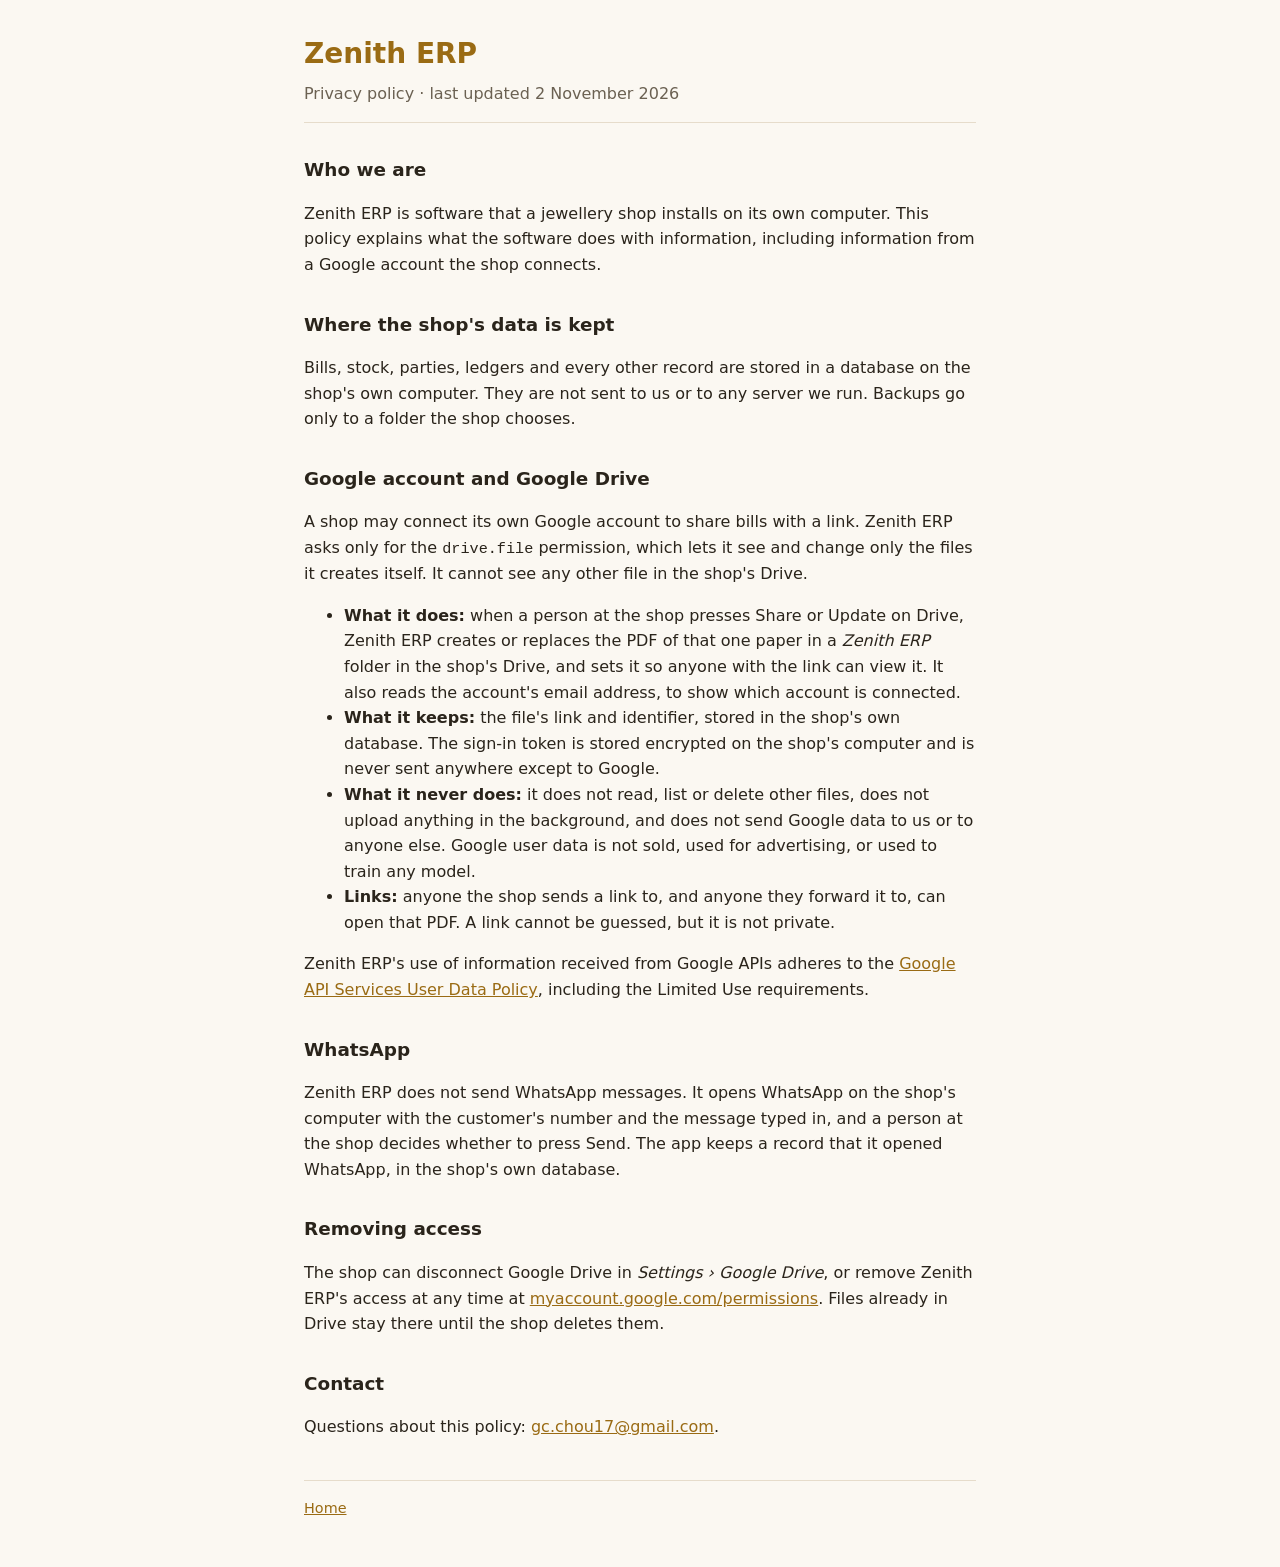
==== privacy.html @ 3d39b2b2 "Zenith ERP home page and privacy policy Co-Authored-By: Claude Opus 5.5 <noreply@anthropic.com>" ====
<!doctype html>
<html lang="en">
  <head>
    <meta charset="utf-8" />
    <meta name="viewport" content="width=device-width, initial-scale=1" />
    <title>Zenith ERP — Privacy policy</title>
    <link rel="stylesheet" href="style.css" />
  </head>
  <body>
    <header>
      <h1><a href="index.html">Zenith ERP</a></h1>
      <p class="tagline">Privacy policy · last updated 2 November 2026</p>
    </header>
    <main>
      <h2>Who we are</h2>
      <p>
        Zenith ERP is software that a jewellery shop installs on its own computer. This policy
        explains what the software does with information, including information from a Google
        account the shop connects.
      </p>

      <h2>Where the shop's data is kept</h2>
      <p>
        Bills, stock, parties, ledgers and every other record are stored in a database on the
        shop's own computer. They are not sent to us or to any server we run. Backups go only to a
        folder the shop chooses.
      </p>

      <h2>Google account and Google Drive</h2>
      <p>
        A shop may connect its own Google account to share bills with a link. Zenith ERP asks only
        for the <code>drive.file</code> permission, which lets it see and change only the files it
        creates itself. It cannot see any other file in the shop's Drive.
      </p>
      <ul>
        <li>
          <strong>What it does:</strong> when a person at the shop presses Share or Update on
          Drive, Zenith ERP creates or replaces the PDF of that one paper in a
          <em>Zenith ERP</em> folder in the shop's Drive, and sets it so anyone with the link can
          view it. It also reads the account's email address, to show which account is
          connected.
        </li>
        <li>
          <strong>What it keeps:</strong> the file's link and identifier, stored in the shop's own
          database. The sign-in token is stored encrypted on the shop's computer and is never
          sent anywhere except to Google.
        </li>
        <li>
          <strong>What it never does:</strong> it does not read, list or delete other files, does
          not upload anything in the background, and does not send Google data to us or to anyone
          else. Google user data is not sold, used for advertising, or used to train any model.
        </li>
        <li>
          <strong>Links:</strong> anyone the shop sends a link to, and anyone they forward it to,
          can open that PDF. A link cannot be guessed, but it is not private.
        </li>
      </ul>
      <p>
        Zenith ERP's use of information received from Google APIs adheres to the
        <a href="https://developers.google.com/terms/api-services-user-data-policy"
          >Google API Services User Data Policy</a
        >, including the Limited Use requirements.
      </p>

      <h2>WhatsApp</h2>
      <p>
        Zenith ERP does not send WhatsApp messages. It opens WhatsApp on the shop's computer with
        the customer's number and the message typed in, and a person at the shop decides whether to
        press Send. The app keeps a record that it opened WhatsApp, in the shop's own database.
      </p>

      <h2>Removing access</h2>
      <p>
        The shop can disconnect Google Drive in <em>Settings › Google Drive</em>, or remove Zenith
        ERP's access at any time at
        <a href="https://myaccount.google.com/permissions">myaccount.google.com/permissions</a>.
        Files already in Drive stay there until the shop deletes them.
      </p>

      <h2>Contact</h2>
      <p>
        Questions about this policy:
        <a href="mailto:gc.chou17@gmail.com">gc.chou17@gmail.com</a>.
      </p>
    </main>
    <footer><a href="index.html">Home</a></footer>
  </body>
</html>
---- style.css ----
:root {
  --bg: #fbf8f2;
  --fg: #2a241b;
  --muted: #6b6152;
  --accent: #9a6b14;
  --rule: #e6dccb;
}
@media (prefers-color-scheme: dark) {
  :root {
    --bg: #1c1915;
    --fg: #eee7da;
    --muted: #b3a891;
    --accent: #e0b25a;
    --rule: #3a342a;
  }
}
* {
  box-sizing: border-box;
}
body {
  margin: 0 auto;
  max-width: 44rem;
  padding: 2rem 1rem 3rem;
  background: var(--bg);
  color: var(--fg);
  font: 1rem/1.6 system-ui, -apple-system, 'Segoe UI', sans-serif;
}
header {
  border-bottom: 1px solid var(--rule);
  margin-bottom: 1.5rem;
}
h1 {
  margin: 0;
  font-size: 1.75rem;
  color: var(--accent);
}
h1 a {
  color: inherit;
  text-decoration: none;
}
h2 {
  margin-top: 2rem;
  font-size: 1.15rem;
}
.tagline {
  margin: 0.25rem 0 1rem;
  color: var(--muted);
}
a {
  color: var(--accent);
}
code {
  font-size: 0.95em;
}
footer {
  margin-top: 2.5rem;
  padding-top: 1rem;
  border-top: 1px solid var(--rule);
  color: var(--muted);
  font-size: 0.9rem;
}
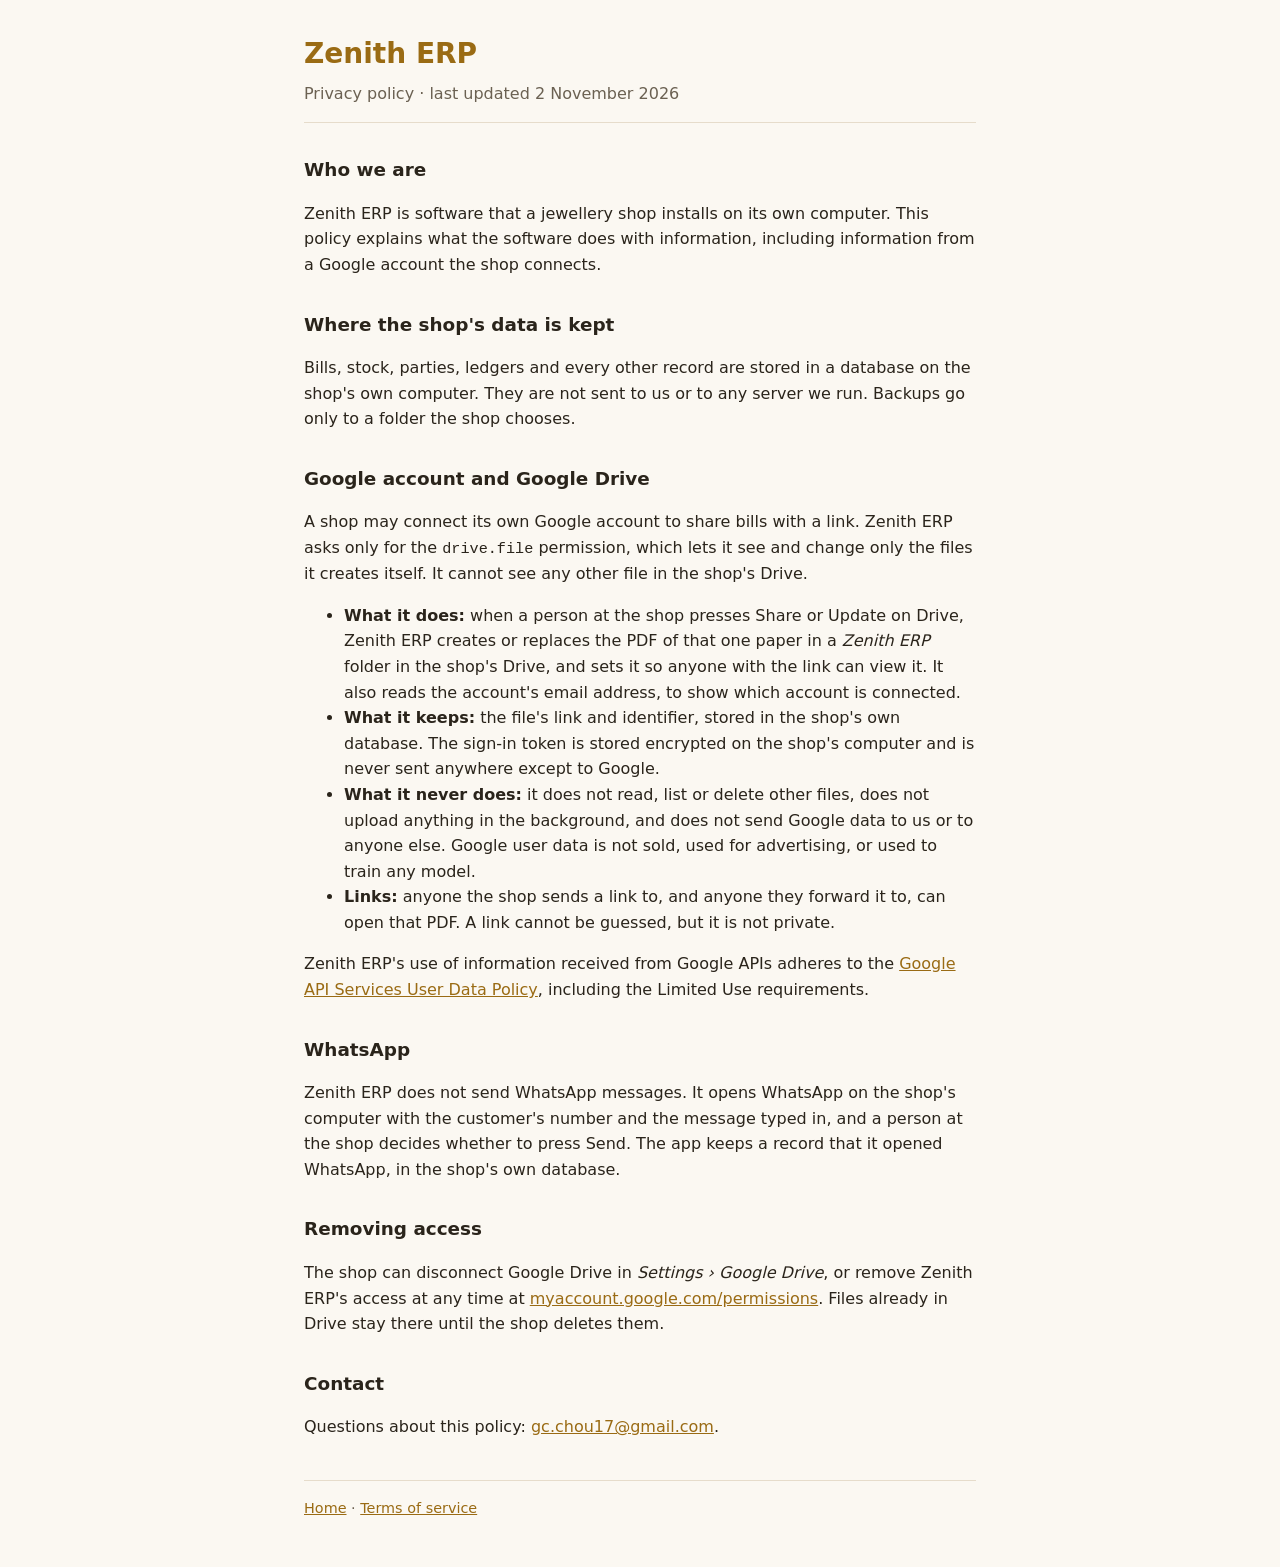
==== commit 03f55f09: "Add terms of service, linked from every page Co-Authored-By: Claude Opus 5.5 <noreply@anthropic.com>" ====
--- a/privacy.html
+++ b/privacy.html
@@ -83,6 +83,6 @@
         <a href="mailto:gc.chou17@gmail.com">gc.chou17@gmail.com</a>.
       </p>
     </main>
-    <footer><a href="index.html">Home</a></footer>
+    <footer><a href="index.html">Home</a> · <a href="terms.html">Terms of service</a></footer>
   </body>
 </html>
